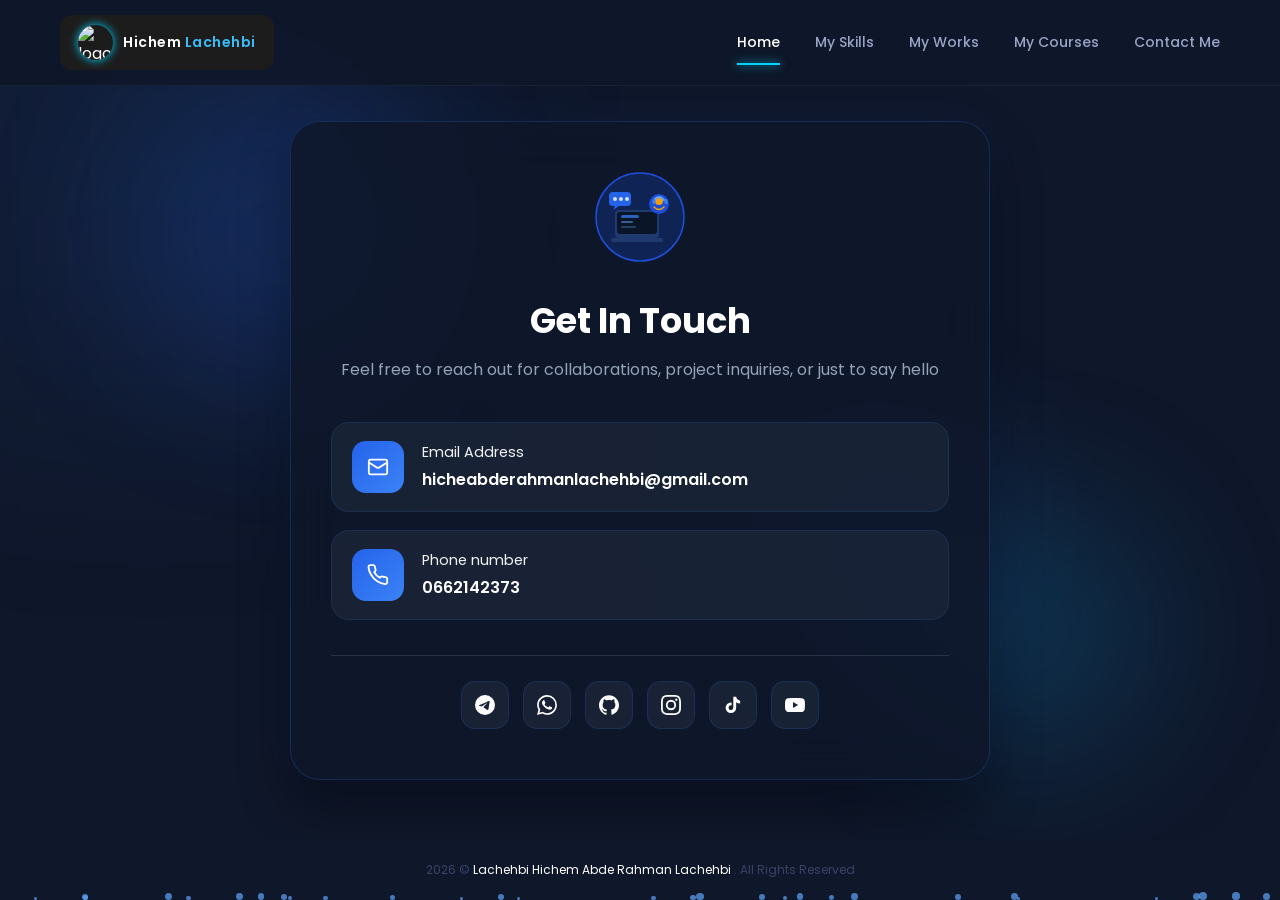
==== contact.html @ 17fb5686 "Add files via upload" ====
<!doctype html>
<html lang="en">
  <head>
    <meta charset="UTF-8" />
    <meta name="viewport" content="width=device-width, initial-scale=1.0" />
    <meta
      name="description"
      content="Personal portfolio of Hichem Lachehbi, Front-End Developer specializing in HTML, CSS, JavaScript, and responsive web design."
    />
    <meta
      name="keywords"
      content="Hichem Lachehbi, Front-End Developer, Web Developer, HTML, CSS, JavaScript, Responsive Design, Portfolio, UI Design"
    />

    <link
      rel="shortcut icon"
      href="./assets/logo web.png"
      type="image/x-icon"
    />
    <link rel="stylesheet" href="./contact.css" />
    <link
      href="https://fonts.googleapis.com/css2?family=Poppins:wght@300;400;600&display=swap"
      rel="stylesheet"
    />

    <title>Hichem | Web Developer</title>
  </head>
  <body>
    <header>
      <div class="header">
        <div class="nav-logo">
          <img src="./assets/logo web.png" alt="logo" class="logo-img" />
          <span class="logo-text">
            Hichem <span class="last-name">Lachehbi</span>
          </span>
        </div>
        <button class="hamburger" id="hamburger" aria-label="القائمة">
          <span></span>
          <span></span>
          <span></span>
        </button>
        <nav class="navbar" id="navbar">
          <a href="./index.html" class="active">Home</a>
          <a href="#">My Skills</a> <a href="#">My Works</a>
          <a href="#">My Courses</a>
          <a href="./contact.html">Contact Me</a>
        </nav>
      </div>
    </header>
    <main>
      <div class="bg-blob bg-blob-1"></div>
      <div class="bg-blob bg-blob-2"></div>
      <div class="bg-blob bg-blob-3"></div>

      <div class="card">
        <svg
          class="hero-icon"
          viewBox="0 0 90 90"
          fill="none"
          xmlns="http://www.w3.org/2000/svg"
        >
          <circle
            cx="45"
            cy="45"
            r="44"
            fill="#0f2454"
            stroke="#1d4ed8"
            stroke-width="1.5"
          />
          <rect x="20" y="38" width="44" height="28" rx="4" fill="#1e3a6e" />
          <rect x="22" y="40" width="40" height="22" rx="3" fill="#0a1628" />
          <rect
            x="26"
            y="43"
            width="18"
            height="3"
            rx="1.5"
            fill="#3b82f6"
            opacity="0.7"
          />
          <rect
            x="26"
            y="49"
            width="12"
            height="2"
            rx="1"
            fill="#60a5fa"
            opacity="0.5"
          />
          <rect
            x="26"
            y="54"
            width="15"
            height="2"
            rx="1"
            fill="#60a5fa"
            opacity="0.3"
          />
          <rect x="16" y="66" width="52" height="4" rx="2" fill="#1e3a6e" />
          <circle cx="64" cy="32" r="10" fill="#1d4ed8" />
          <circle cx="64" cy="29" r="4" fill="#f59e0b" />
          <path
            d="M59 35 Q64 40 69 35"
            stroke="#f59e0b"
            stroke-width="1.5"
            fill="none"
            stroke-linecap="round"
          />
          <path
            d="M59 28 Q64 22 69 28"
            stroke="#60a5fa"
            stroke-width="2"
            fill="none"
            stroke-linecap="round"
          />
          <rect x="57.5" y="27" width="3" height="5" rx="1.5" fill="#3b82f6" />
          <rect x="69.5" y="27" width="3" height="5" rx="1.5" fill="#3b82f6" />
          <rect x="14" y="20" width="22" height="14" rx="4" fill="#2563eb" />
          <circle cx="20" cy="27" r="2" fill="white" opacity="0.8" />
          <circle cx="26" cy="27" r="2" fill="white" opacity="0.8" />
          <circle cx="32" cy="27" r="2" fill="white" opacity="0.8" />
          <path d="M20 34 L18 38 L24 34" fill="#2563eb" />
        </svg>

        <h1 class="section-title">Get In Touch</h1>
        <p class="section-subtitle">
          Feel free to reach out for collaborations, project inquiries, or just
          to say hello
        </p>

        <a href="mailto:hicheabderahmanlachehbi@gmail.com" class="contact-item">
          <div class="contact-icon">
            <svg
              width="22"
              height="22"
              viewBox="0 0 24 24"
              fill="none"
              stroke="white"
              stroke-width="2"
              stroke-linecap="round"
              stroke-linejoin="round"
            >
              <rect x="2" y="4" width="20" height="16" rx="2" />
              <path d="m22 7-8.97 5.7a1.94 1.94 0 0 1-2.06 0L2 7" />
            </svg>
          </div>
          <div class="contact-info">
            <div class="contact-label">Email Address</div>
            <div class="contact-value">hicheabderahmanlachehbi@gmail.com</div>
          </div>
        </a>

        <a href="tel:0556648005" class="contact-item">
          <div class="contact-icon">
            <svg
              width="22"
              height="22"
              viewBox="0 0 24 24"
              fill="none"
              stroke="white"
              stroke-width="2"
              stroke-linecap="round"
              stroke-linejoin="round"
            >
              <path
                d="M22 16.92v3a2 2 0 0 1-2.18 2 19.79 19.79 0 0 1-8.63-3.07A19.5 19.5 0 0 1 4.69 12a19.79 19.79 0 0 1-3.07-8.67A2 2 0 0 1 3.6 1.27h3a2 2 0 0 1 2 1.72c.127.96.361 1.903.7 2.81a2 2 0 0 1-.45 2.11L7.91 8.96a16 16 0 0 0 6.12 6.12l.96-.96a2 2 0 0 1 2.11-.45c.907.339 1.85.573 2.81.7A2 2 0 0 1 22 16.92z"
              />
            </svg>
          </div>
          <div class="contact-info">
            <div class="contact-label">Phone number</div>
            <div class="contact-value">0662142373</div>
          </div>
        </a>

        <div class="divider"></div>

        <div class="socials">
          <a
            href="https://t.me/HichemAbdeRahmanLachehbi"
            class="social-btn"
            title="Telegram"
          >
            <svg width="20" height="20" viewBox="0 0 24 24" fill="currentColor">
              <path
                d="M11.944 0A12 12 0 0 0 0 12a12 12 0 0 0 12 12 12 12 0 0 0 12-12A12 12 0 0 0 12 0a12 12 0 0 0-.056 0zm4.962 7.224c.1-.002.321.023.465.14a.506.506 0 0 1 .171.325c.016.093.036.306.02.472-.18 1.898-.962 6.502-1.36 8.627-.168.9-.499 1.201-.82 1.23-.696.065-1.225-.46-1.9-.902-1.056-.693-1.653-1.124-2.678-1.8-1.185-.78-.417-1.21.258-1.91.177-.184 3.247-2.977 3.307-3.23.007-.032.014-.15-.056-.212s-.174-.041-.249-.024c-.106.024-1.793 1.14-5.061 3.345-.48.33-.913.49-1.302.48-.428-.008-1.252-.241-1.865-.44-.752-.245-1.349-.374-1.297-.789.027-.216.325-.437.893-.663 3.498-1.524 5.83-2.529 6.998-3.014 3.332-1.386 4.025-1.627 4.476-1.635z"
              />
            </svg>
          </a>
          <a
            href="https://wa.me/213662142373"
            target="_blank"
            class="social-btn"
            title="WhatsApp"
          >
            <svg width="20" height="20" viewBox="0 0 24 24" fill="currentColor">
              <path
                d="M17.472 14.382c-.297-.149-1.758-.867-2.03-.967-.273-.099-.471-.148-.67.15-.197.297-.767.966-.94 1.164-.173.199-.347.223-.644.075-.297-.15-1.255-.463-2.39-1.475-.883-.788-1.48-1.761-1.653-2.059-.173-.297-.018-.458.13-.606.134-.133.298-.347.446-.52.149-.174.198-.298.298-.497.099-.198.05-.371-.025-.52-.075-.149-.669-1.612-.916-2.207-.242-.579-.487-.5-.669-.51-.173-.008-.371-.01-.57-.01-.198 0-.52.074-.792.372-.272.297-1.04 1.016-1.04 2.479 0 1.462 1.065 2.875 1.213 3.074.149.198 2.096 3.2 5.077 4.487.709.306 1.262.489 1.694.625.712.227 1.36.195 1.871.118.571-.085 1.758-.719 2.006-1.413.248-.694.248-1.289.173-1.413-.074-.124-.272-.198-.57-.347m-5.421 7.403h-.004a9.87 9.87 0 0 1-5.031-1.378l-.361-.214-3.741.982.998-3.648-.235-.374a9.86 9.86 0 0 1-1.51-5.26c.001-5.45 4.436-9.884 9.888-9.884 2.64 0 5.122 1.03 6.988 2.898a9.825 9.825 0 0 1 2.893 6.994c-.003 5.45-4.437 9.884-9.885 9.884m8.413-18.297A11.815 11.815 0 0 0 12.05 0C5.495 0 .16 5.335.157 11.892c0 2.096.547 4.142 1.588 5.945L.057 24l6.305-1.654a11.882 11.882 0 0 0 5.683 1.448h.005c6.554 0 11.89-5.335 11.893-11.893a11.821 11.821 0 0 0-3.48-8.413z"
              />
            </svg>
          </a>
          <a href="#" class="social-btn" title="GitHub">
            <svg width="20" height="20" viewBox="0 0 24 24" fill="currentColor">
              <path
                d="M12 .297c-6.63 0-12 5.373-12 12 0 5.303 3.438 9.8 8.205 11.385.6.113.82-.258.82-.577 0-.285-.01-1.04-.015-2.04-3.338.724-4.042-1.61-4.042-1.61C4.422 18.07 3.633 17.7 3.633 17.7c-1.087-.744.084-.729.084-.729 1.205.084 1.838 1.236 1.838 1.236 1.07 1.835 2.809 1.305 3.495.998.108-.776.417-1.305.76-1.605-2.665-.3-5.466-1.332-5.466-5.93 0-1.31.465-2.38 1.235-3.22-.135-.303-.54-1.523.105-3.176 0 0 1.005-.322 3.3 1.23.96-.267 1.98-.399 3-.405 1.02.006 2.04.138 3 .405 2.28-1.552 3.285-1.23 3.285-1.23.645 1.653.24 2.873.12 3.176.765.84 1.23 1.91 1.23 3.22 0 4.61-2.805 5.625-5.475 5.92.42.36.81 1.096.81 2.22 0 1.606-.015 2.896-.015 3.286 0 .315.21.69.825.57C20.565 22.092 24 17.592 24 12.297c0-6.627-5.373-12-12-12"
              />
            </svg>
          </a>
          <a href="#" class="social-btn" title="Instagram">
            <svg width="20" height="20" viewBox="0 0 24 24" fill="currentColor">
              <path
                d="M12 2.163c3.204 0 3.584.012 4.85.07 3.252.148 4.771 1.691 4.919 4.919.058 1.265.069 1.645.069 4.849 0 3.205-.012 3.584-.069 4.849-.149 3.225-1.664 4.771-4.919 4.919-1.266.058-1.644.07-4.85.07-3.204 0-3.584-.012-4.849-.07-3.26-.149-4.771-1.699-4.919-4.92-.058-1.265-.07-1.644-.07-4.849 0-3.204.013-3.583.07-4.849.149-3.227 1.664-4.771 4.919-4.919 1.266-.057 1.645-.069 4.849-.069zm0-2.163c-3.259 0-3.667.014-4.947.072-4.358.2-6.78 2.618-6.98 6.98-.059 1.281-.073 1.689-.073 4.948 0 3.259.014 3.668.072 4.948.2 4.358 2.618 6.78 6.98 6.98 1.281.058 1.689.072 4.948.072 3.259 0 3.668-.014 4.948-.072 4.354-.2 6.782-2.618 6.979-6.98.059-1.28.073-1.689.073-4.948 0-3.259-.014-3.667-.072-4.947-.196-4.354-2.617-6.78-6.979-6.98-1.281-.059-1.69-.073-4.949-.073zm0 5.838a6.162 6.162 0 1 0 0 12.324 6.162 6.162 0 0 0 0-12.324zM12 16a4 4 0 1 1 0-8 4 4 0 0 1 0 8zm6.406-11.845a1.44 1.44 0 1 0 0 2.881 1.44 1.44 0 0 0 0-2.881z"
              />
            </svg>
          </a>
          <a href="#" class="social-btn" title="TikTok">
            <svg width="20" height="20" viewBox="0 0 24 24" fill="currentColor">
              <path
                d="M19.59 6.69a4.83 4.83 0 0 1-3.77-4.25V2h-3.45v13.67a2.89 2.89 0 0 1-2.88 2.5 2.89 2.89 0 0 1-2.89-2.89 2.89 2.89 0 0 1 2.89-2.89c.28 0 .54.04.79.1V9.01a6.33 6.33 0 0 0-.79-.05 6.34 6.34 0 0 0-6.34 6.34 6.34 6.34 0 0 0 6.34 6.34 6.34 6.34 0 0 0 6.33-6.34V8.69a8.18 8.18 0 0 0 4.78 1.52V6.76a4.85 4.85 0 0 1-1.01-.07z"
              />
            </svg>
          </a>
          <a href="#" class="social-btn" title="YouTube">
            <svg width="20" height="20" viewBox="0 0 24 24" fill="currentColor">
              <path
                d="M23.498 6.186a3.016 3.016 0 0 0-2.122-2.136C19.505 3.545 12 3.545 12 3.545s-7.505 0-9.377.505A3.017 3.017 0 0 0 .502 6.186C0 8.07 0 12 0 12s0 3.93.502 5.814a3.016 3.016 0 0 0 2.122 2.136c1.871.505 9.376.505 9.376.505s7.505 0 9.377-.505a3.015 3.015 0 0 0 2.122-2.136C24 15.93 24 12 24 12s0-3.93-.502-5.814zM9.545 15.568V8.432L15.818 12l-6.273 3.568z"
              />
            </svg>
          </a>
        </div>
      </div>

      <script>
        for (let i = 0; i < 18; i++) {
          const p = document.createElement("div");
          p.className = "particle";
          p.style.left = Math.random() * 100 + "vw";
          p.style.animationDuration = 6 + Math.random() * 10 + "s";
          p.style.animationDelay = Math.random() * 12 + "s";
          p.style.width = p.style.height = 2 + Math.random() * 3 + "px";
          document.body.appendChild(p);
        }
      </script>
    </main>
    <footer class="footer">
      2026 &copy; <span> Lachehbi Hichem Abde Rahman Lachehbi </span>. All
      Rights Reserved
    </footer>
    <script src="./particles.js"></script>

    <script>
      const hamburger = document.getElementById("hamburger");
      const navbar = document.getElementById("navbar");

      hamburger.addEventListener("click", () => {
        hamburger.classList.toggle("active");
        navbar.classList.toggle("open");
      });

      navbar.querySelectorAll("a").forEach((link) => {
        link.addEventListener("click", () => {
          hamburger.classList.remove("active");
          navbar.classList.remove("open");
        });
      });
    </script>
  </body>
</html>
---- contact.css ----
/* ========================= RESET ========================= */
* {
  margin: 0;
  padding: 0;
  box-sizing: border-box;
}

/* ========================= BODY ========================= */
html {
  scroll-behavior: smooth;
}

body {
  font-family: "Poppins", sans-serif;
  background: #0f172a;
  overflow-x: hidden;
  color: #ffffff;
  position: relative;
}

/* Glow Background */
body::before {
  content: "";
  position: fixed;
  top: -100px;
  left: -100px;
  width: 500px;
  height: 500px;
  background: rgba(59, 130, 246, 0.08);
  filter: blur(120px);
  z-index: -1;
}

/* ========================= HEADER ========================= */
.header {
  position: fixed;
  top: 0;
  left: 0;
  width: 100%;
  display: flex;
  justify-content: space-between;
  align-items: center;
  padding: 15px 60px;
  background: rgba(15, 23, 42, 0.9);
  backdrop-filter: blur(10px);
  border-bottom: 1px solid rgba(255, 255, 255, 0.05);
  z-index: 1000;
}

/* ========================= LOGO ========================= */
.nav-logo {
  display: flex;
  align-items: center;
  gap: 10px;
  background: #1c1c1c;
  padding: 10px 18px;
  border-radius: 12px;
  cursor: pointer;
  transition: 0.3s ease;
}

.nav-logo:hover {
  transform: translateY(-2px);
  background: #222;
}

.logo-img {
  width: 35px;
  height: 35px;
  border-radius: 50%;
  object-fit: cover;
  transition: 0.3s ease;
  box-shadow: 0 0 10px #00d4ff;
}

.logo-img:hover {
  transform: scale(1.1);
  box-shadow:
    0 0 20px #00d4ff,
    0 0 40px #00d4ff;
}

.logo-text {
  font-size: 14px;
  font-weight: 600;
  letter-spacing: 0.5px;
}

.last-name {
  color: #38bdf8;
}

/* ========================= NAVBAR ========================= */
.navbar {
  display: flex;
  gap: 35px;
}

.navbar a {
  position: relative;
  color: #9aa4c7;
  text-decoration: none;
  font-size: 14px;
  font-weight: 500;
  padding: 6px 0;
  transition: 0.3s ease;
}

.navbar a:hover {
  color: #ffffff;
  text-shadow: 0 0 10px rgba(255, 255, 255, 0.4);
}

.navbar a::after {
  content: "";
  position: absolute;
  left: 0;
  bottom: -6px;
  width: 0%;
  height: 2px;
  background: #00d4ff;
  transition: 0.3s ease;
}

.navbar a:hover::after {
  width: 100%;
}

.navbar a.active {
  color: #ffffff;
}

.navbar a.active::after {
  width: 100%;
  box-shadow: 0 0 10px #00d4ff;
}

/* =========================
   MAIN
========================= */
main {
  min-height: calc(100vh - 60px);
  display: flex;
  justify-content: center;
  align-items: center;
  padding: 100px 20px 40px;
  position: relative;
  overflow: hidden;
}

/* =========================
   BACKGROUND BLOBS
========================= */
.bg-blob {
  position: absolute;
  border-radius: 50%;
  filter: blur(80px);
  opacity: 0.2;
  z-index: 0;
}

.bg-blob-1 {
  width: 300px;
  height: 300px;
  background: #2563eb;
  top: 10%;
  left: 10%;
}

.bg-blob-2 {
  width: 250px;
  height: 250px;
  background: #0ea5e9;
  bottom: 10%;
  right: 10%;
}

.bg-blob-3 {
  width: 200px;
  height: 200px;
  background: #3b82f6;
  top: 50%;
  left: 60%;
}

/* =========================
   CARD
========================= */
.card {
  position: relative;
  z-index: 2;
  width: 100%;
  max-width: 700px;
  background: rgba(15, 23, 42, 0.85);
  border: 1px solid rgba(59, 130, 246, 0.2);
  backdrop-filter: blur(25px);
  border-radius: 30px;
  padding: 50px 40px;
  box-shadow:
    0 25px 50px rgba(0, 0, 0, 0.4),
    0 0 50px rgba(59, 130, 246, 0.08);
  text-align: center;
  margin: 0 auto;
}

/* =========================
   HERO ICON
========================= */
.hero-icon {
  width: 90px;
  margin-bottom: 25px;
}

/* =========================
   TITLES
========================= */
.section-title {
  font-size: 2.2rem;
  font-weight: 700;
  margin-bottom: 10px;
}

.section-subtitle {
  color: #94a3b8;
  margin-bottom: 40px;
  font-size: 1rem;
}

/* =========================
   CONTACT ITEM
========================= */
.contact-item {
  display: flex;
  align-items: center;
  gap: 18px;
  text-decoration: none;
  background: rgba(30, 41, 59, 0.7);
  border: 1px solid rgba(59, 130, 246, 0.12);
  border-radius: 18px;
  padding: 18px 20px;
  margin-bottom: 18px;
  transition: 0.3s ease;
  text-align: left;
}

.contact-item:hover {
  transform: translateY(-4px);
  border-color: #3b82f6;
  box-shadow: 0 10px 25px rgba(59, 130, 246, 0.15);
}

.contact-icon {
  width: 52px;
  height: 52px;
  border-radius: 14px;
  background: linear-gradient(135deg, #2563eb, #3b82f6);
  display: flex;
  align-items: center;
  justify-content: center;
  flex-shrink: 0;
}

.contact-info {
  flex: 1;
}

.contact-label {
  color: #f2f2f3;
  font-size: 0.9rem;
  margin-bottom: 4px;
}

.contact-value {
  color: #ffffff;
  font-weight: 600;
  word-break: break-word;
}

/* =========================
   DIVIDER
========================= */
.divider {
  height: 1px;
  background: rgba(148, 163, 184, 0.2);
  margin: 35px 0 25px;
}

/* =========================
   SOCIALS
========================= */
.socials {
  display: flex;
  flex-wrap: wrap;
  justify-content: center;
  gap: 14px;
}

.social-btn {
  width: 48px;
  height: 48px;
  border-radius: 14px;
  display: flex;
  align-items: center;
  justify-content: center;
  color: white;
  background: rgba(30, 41, 59, 0.7);
  border: 1px solid rgba(59, 130, 246, 0.15);
  transition: 0.3s ease;
  text-decoration: none;
}

.social-btn:hover {
  transform: translateY(-5px) scale(1.08);
  background: #3b82f6;
  box-shadow: 0 10px 20px rgba(59, 130, 246, 0.35);
}

/* =========================
   PARTICLES
========================= */
.particle {
  position: fixed;
  bottom: -10px;
  background: rgba(96, 165, 250, 0.7);
  border-radius: 50%;
  pointer-events: none;
  animation: floatUp linear infinite;
  z-index: 0;
}

@keyframes floatUp {
  from {
    transform: translateY(0);
    opacity: 0;
  }

  10% {
    opacity: 1;
  }

  90% {
    opacity: 1;
  }

  to {
    transform: translateY(-110vh);
    opacity: 0;
  }
}

/* =========================
   RESPONSIVE
========================= */
@media (max-width: 992px) {
  .header {
    padding: 18px 30px;
  }

  .navbar {
    gap: 20px;
  }
}

@media (max-width: 768px) {
  .header {
    padding: 15px 20px;
  }

  .navbar {
    display: none;
  }

  .card {
    padding: 40px 25px;
  }

  .section-title {
    font-size: 1.8rem;
  }

  .contact-item {
    padding: 16px;
  }

  .contact-icon {
    width: 46px;
    height: 46px;
  }
}

@media (max-width: 480px) {
  .logo-text {
    font-size: 1rem;
  }

  .section-title {
    font-size: 1.6rem;
  }

  .section-subtitle {
    font-size: 0.9rem;
  }

  .social-btn {
    width: 44px;
    height: 44px;
  }
}
.footer {
  text-align: center;
  padding: 20px;
  color: #3a4266;
  font-size: 12px;
  border-top: 1px solid #131829;
  background: #0f172a;
}

.footer span {
  color: #ffffff;
}
/* ========================= HAMBURGER ========================= */
.hamburger {
  display: none;
  flex-direction: column;
  gap: 5px;
  background: none;
  border: none;
  cursor: pointer;
  padding: 8px;
  z-index: 1100;
}

.hamburger span {
  display: block;
  width: 25px;
  height: 2px;
  background: #f5a623; /* ✅ لون أصفر */
  border-radius: 2px;
  transition: all 0.3s ease;
}

.hamburger.active span:nth-child(1) {
  transform: translateY(7px) rotate(45deg);
}
.hamburger.active span:nth-child(2) {
  opacity: 0;
}
.hamburger.active span:nth-child(3) {
  transform: translateY(-7px) rotate(-45deg);
}

@media (max-width: 768px) {
  .hamburger {
    display: flex;
  }

  .navbar.open {
    display: flex;
    position: fixed;
    top: 0;
    left: 0;
    width: 100%;
    height: 100vh;
    background: #0f172a;
    flex-direction: column;
    align-items: center;
    justify-content: center;
    gap: 2.5rem;
    z-index: 1050;
  }

  .navbar.open a {
    font-size: 1.3rem;
    color: #0c0c0c; /* ✅ روابط بلون أصفر */
  }

  .navbar.open a:hover {
    color: #ffffff;
  }
}
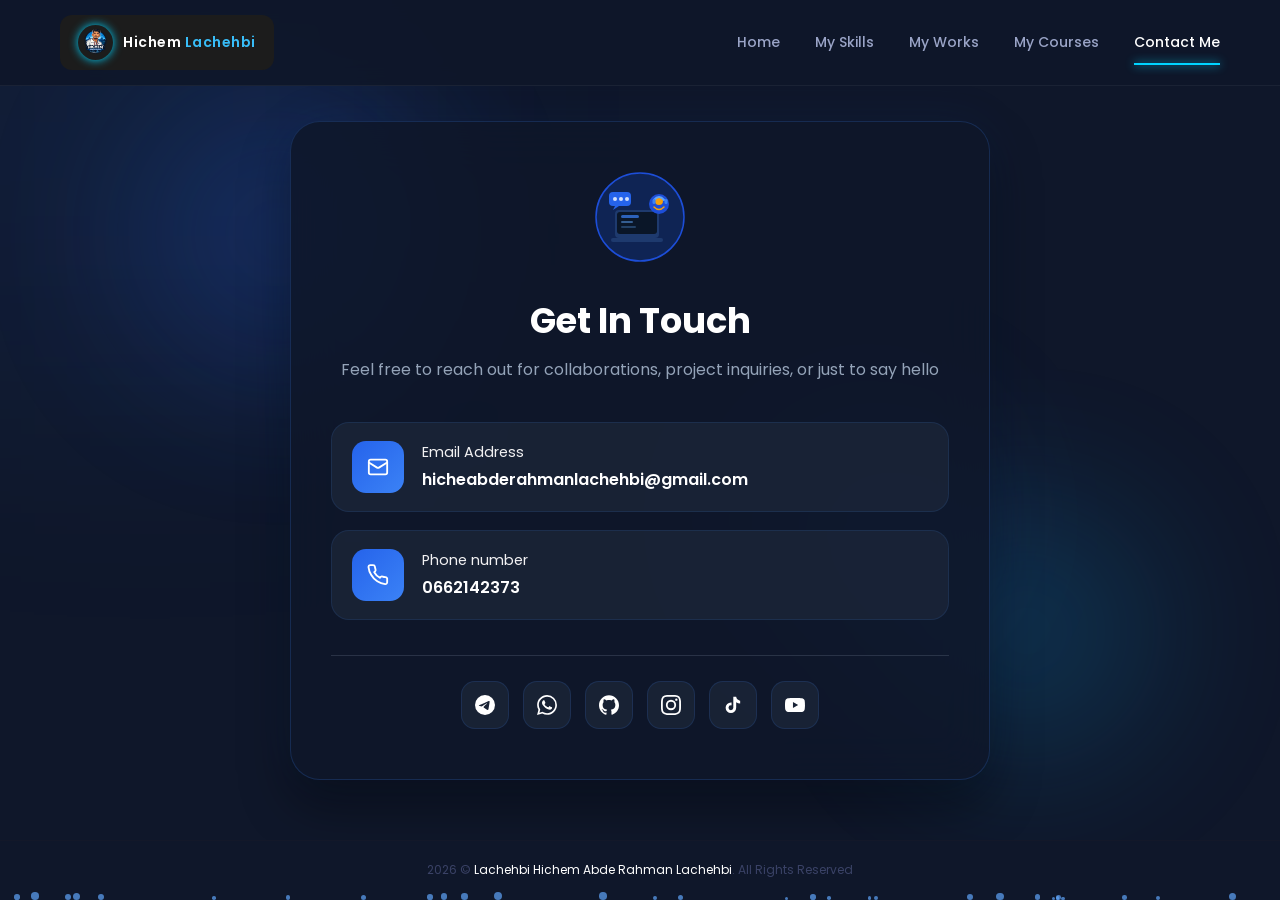
==== commit 3007d009: "Add files via upload" ====
--- a/contact.html
+++ b/contact.html
@@ -11,10 +11,9 @@
       name="keywords"
       content="Hichem Lachehbi, Front-End Developer, Web Developer, HTML, CSS, JavaScript, Responsive Design, Portfolio, UI Design"
     />
-
     <link
       rel="shortcut icon"
-      href="./assets/logo web.png"
+      href="./assets/logo-web.png"
       type="image/x-icon"
     />
     <link rel="stylesheet" href="./contact.css" />
@@ -22,14 +21,13 @@
       href="https://fonts.googleapis.com/css2?family=Poppins:wght@300;400;600&display=swap"
       rel="stylesheet"
     />
-
     <title>Hichem | Web Developer</title>
   </head>
   <body>
     <header>
       <div class="header">
         <div class="nav-logo">
-          <img src="./assets/logo web.png" alt="logo" class="logo-img" />
+          <img src="./assets/logo-web.png" alt="logo" class="logo-img" />
           <span class="logo-text">
             Hichem <span class="last-name">Lachehbi</span>
           </span>
@@ -40,10 +38,11 @@
           <span></span>
         </button>
         <nav class="navbar" id="navbar">
-          <a href="./index.html" class="active">Home</a>
-          <a href="#">My Skills</a> <a href="#">My Works</a>
+          <a href="./index.html">Home</a>
+          <a href="#">My Skills</a>
+          <a href="#">My Works</a>
           <a href="#">My Courses</a>
-          <a href="./contact.html">Contact Me</a>
+          <a href="./contact.html" class="active">Contact Me</a>
         </nav>
       </div>
     </header>
@@ -150,7 +149,7 @@
           </div>
         </a>
 
-        <a href="tel:0556648005" class="contact-item">
+        <a href="tel:0662142373" class="contact-item">
           <div class="contact-icon">
             <svg
               width="22"
@@ -242,12 +241,13 @@
         }
       </script>
     </main>
+
     <footer class="footer">
-      2026 &copy; <span> Lachehbi Hichem Abde Rahman Lachehbi </span>. All
-      Rights Reserved
+      2026 &copy; <span>Lachehbi Hichem Abde Rahman Lachehbi</span>. All Rights
+      Reserved
     </footer>
+
     <script src="./particles.js"></script>
-
     <script>
       const hamburger = document.getElementById("hamburger");
       const navbar = document.getElementById("navbar");
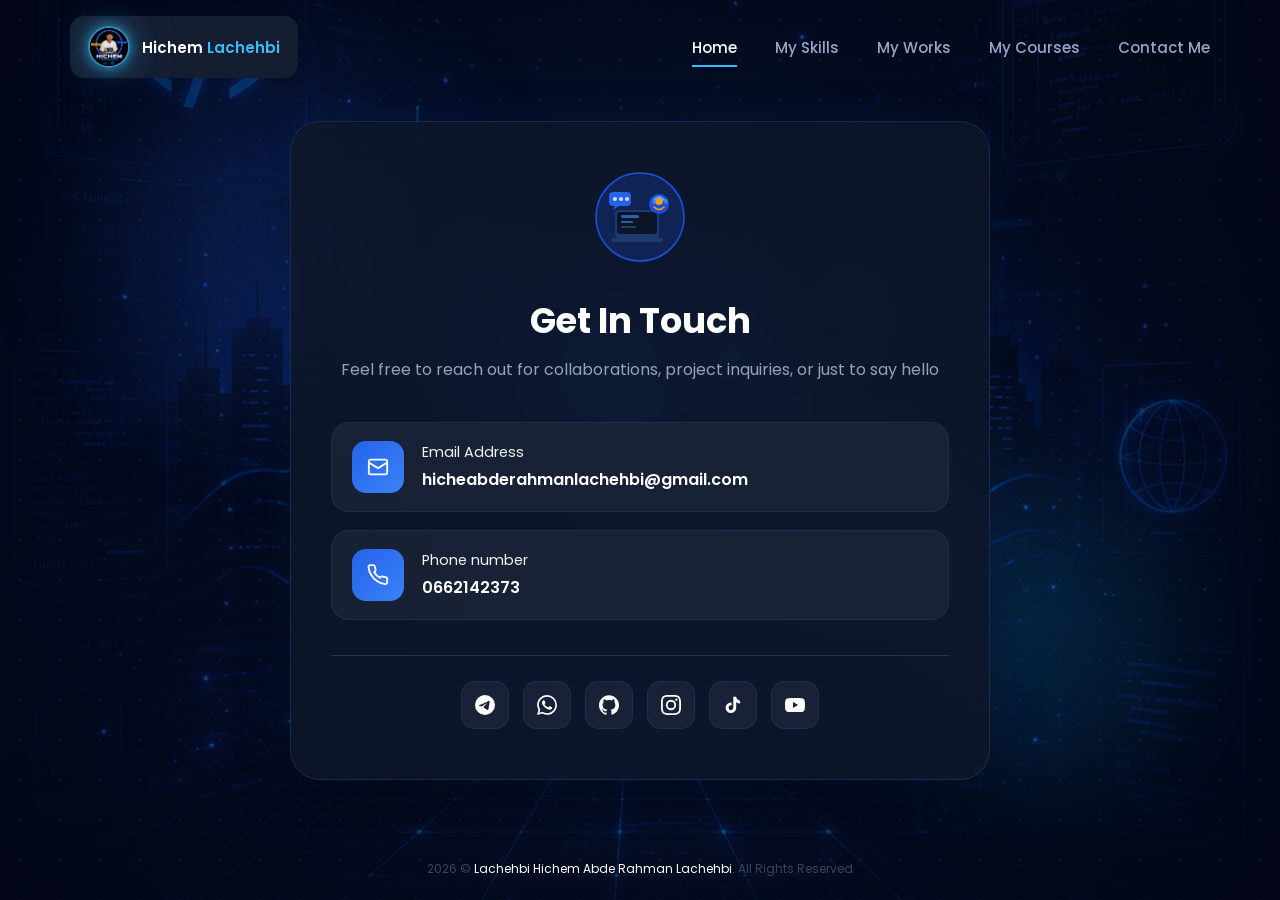
==== commit 6011b7e2: "Add files via upload" ====
--- a/contact.html
+++ b/contact.html
@@ -13,7 +13,7 @@
     />
     <link
       rel="shortcut icon"
-      href="./assets/logo-web.png"
+      href="./assets/my-photo (1).png"
       type="image/x-icon"
     />
     <link rel="stylesheet" href="./contact.css" />
@@ -27,22 +27,18 @@
     <header>
       <div class="header">
         <div class="nav-logo">
-          <img src="./assets/logo-web.png" alt="logo" class="logo-img" />
+          <img src="./assets/my-photo (1).png" alt="logo" class="logo-img" />
           <span class="logo-text">
             Hichem <span class="last-name">Lachehbi</span>
           </span>
         </div>
         <button class="hamburger" id="hamburger" aria-label="القائمة">
-          <span></span>
-          <span></span>
-          <span></span>
+          <span></span> <span></span> <span></span>
         </button>
         <nav class="navbar" id="navbar">
-          <a href="./index.html">Home</a>
-          <a href="#">My Skills</a>
-          <a href="#">My Works</a>
-          <a href="#">My Courses</a>
-          <a href="./contact.html" class="active">Contact Me</a>
+          <a href="./index.html" class="active">Home</a>
+          <a href="#">My Skills</a> <a href="#">My Works</a>
+          <a href="#">My Courses</a> <a href="./contact.html">Contact Me</a>
         </nav>
       </div>
     </header>
--- a/contact.css
+++ b/contact.css
@@ -5,45 +5,62 @@
   box-sizing: border-box;
 }
 
-/* ========================= BODY ========================= */
 html {
   scroll-behavior: smooth;
 }
 
 body {
   font-family: "Poppins", sans-serif;
-  background: #0f172a;
+  background: #0b1220;
   overflow-x: hidden;
   color: #ffffff;
   position: relative;
-}
-
-/* Glow Background */
+  min-height: 100vh;
+}
+
+/* ========================= BACKGROUND ========================= */
 body::before {
   content: "";
   position: fixed;
-  top: -100px;
-  left: -100px;
-  width: 500px;
-  height: 500px;
-  background: rgba(59, 130, 246, 0.08);
-  filter: blur(120px);
+  inset: 0;
+  background:
+    radial-gradient(
+      circle at center,
+      rgba(15, 23, 42, 0.45),
+      rgba(2, 6, 23, 0.82)
+    ),
+    url("./assets/bg-tech.png");
+  background-size: cover;
+  background-position: center;
+  background-repeat: no-repeat;
+  background-attachment: fixed;
+  z-index: -1;
+}
+
+body::after {
+  content: "";
+  position: fixed;
+  inset: 0;
+  background-image: radial-gradient(
+    rgba(255, 255, 255, 0.05) 1px,
+    transparent 1px
+  );
+  background-size: 40px 40px;
+  pointer-events: none;
   z-index: -1;
 }
 
 /* ========================= HEADER ========================= */
 .header {
-  position: fixed;
+  position: absolute;
   top: 0;
   left: 0;
   width: 100%;
+  padding: 16px 70px;
   display: flex;
   justify-content: space-between;
   align-items: center;
-  padding: 15px 60px;
-  background: rgba(15, 23, 42, 0.9);
-  backdrop-filter: blur(10px);
-  border-bottom: 1px solid rgba(255, 255, 255, 0.05);
+  background: transparent;
   z-index: 1000;
 }
 
@@ -51,39 +68,74 @@
 .nav-logo {
   display: flex;
   align-items: center;
-  gap: 10px;
-  background: #1c1c1c;
+  gap: 12px;
+  background: #151d31;
   padding: 10px 18px;
-  border-radius: 12px;
-  cursor: pointer;
-  transition: 0.3s ease;
+  border-radius: 14px;
+  transition: 0.3s;
 }
 
 .nav-logo:hover {
   transform: translateY(-2px);
-  background: #222;
 }
 
 .logo-img {
-  width: 35px;
-  height: 35px;
+  width: 42px;
+  height: 42px;
   border-radius: 50%;
   object-fit: cover;
-  transition: 0.3s ease;
-  box-shadow: 0 0 10px #00d4ff;
+  border: 2px solid rgba(56, 189, 248, 0.7);
+  box-shadow:
+    0 0 12px rgba(56, 189, 248, 0.6),
+    0 0 30px rgba(56, 189, 248, 0.4),
+    0 0 60px rgba(56, 189, 248, 0.2);
+  transition: all 0.45s ease;
+  animation:
+    logoFloat 4s ease-in-out infinite,
+    logoGlow 2.5s ease-in-out infinite;
 }
 
 .logo-img:hover {
-  transform: scale(1.1);
+  transform: scale(1.15) rotate(8deg);
   box-shadow:
-    0 0 20px #00d4ff,
-    0 0 40px #00d4ff;
+    0 0 18px rgba(56, 189, 248, 1),
+    0 0 40px rgba(56, 189, 248, 0.7),
+    0 0 80px rgba(56, 189, 248, 0.35);
+}
+
+/* ✅ تم إضافة logoFloat المفقودة */
+@keyframes logoFloat {
+  0%,
+  100% {
+    transform: translateY(0);
+  }
+  50% {
+    transform: translateY(-5px);
+  }
+}
+
+@keyframes logoGlow {
+  0% {
+    box-shadow:
+      0 0 10px rgba(56, 189, 248, 0.4),
+      0 0 25px rgba(56, 189, 248, 0.2);
+  }
+  50% {
+    box-shadow:
+      0 0 20px rgba(56, 189, 248, 0.9),
+      0 0 45px rgba(56, 189, 248, 0.5),
+      0 0 70px rgba(56, 189, 248, 0.25);
+  }
+  100% {
+    box-shadow:
+      0 0 10px rgba(56, 189, 248, 0.4),
+      0 0 25px rgba(56, 189, 248, 0.2);
+  }
 }
 
 .logo-text {
-  font-size: 14px;
+  font-size: 15px;
   font-weight: 600;
-  letter-spacing: 0.5px;
 }
 
 .last-name {
@@ -93,36 +145,35 @@
 /* ========================= NAVBAR ========================= */
 .navbar {
   display: flex;
-  gap: 35px;
+  gap: 38px;
 }
 
 .navbar a {
-  position: relative;
   color: #9aa4c7;
   text-decoration: none;
-  font-size: 14px;
+  font-size: 15px;
   font-weight: 500;
-  padding: 6px 0;
-  transition: 0.3s ease;
+  position: relative;
+  transition: 0.3s;
 }
 
 .navbar a:hover {
   color: #ffffff;
-  text-shadow: 0 0 10px rgba(255, 255, 255, 0.4);
 }
 
 .navbar a::after {
   content: "";
   position: absolute;
   left: 0;
-  bottom: -6px;
+  bottom: -8px;
   width: 0%;
   height: 2px;
-  background: #00d4ff;
-  transition: 0.3s ease;
-}
-
-.navbar a:hover::after {
+  background: #38bdf8;
+  transition: 0.3s;
+}
+
+.navbar a:hover::after,
+.navbar a.active::after {
   width: 100%;
 }
 
@@ -130,14 +181,92 @@
   color: #ffffff;
 }
 
-.navbar a.active::after {
-  width: 100%;
-  box-shadow: 0 0 10px #00d4ff;
-}
-
-/* =========================
-   MAIN
-========================= */
+/* ========================= HAMBURGER ========================= */
+.hamburger {
+  display: none;
+  flex-direction: column;
+  justify-content: center;
+  gap: 6px;
+  width: 50px;
+  height: 50px;
+  border: none;
+  cursor: pointer;
+  background: rgba(15, 23, 42, 0.9);
+  border-radius: 16px;
+  backdrop-filter: blur(12px);
+  box-shadow:
+    0 0 15px rgba(56, 189, 248, 0.2),
+    0 0 35px rgba(56, 189, 248, 0.08);
+  transition: all 0.35s ease;
+  z-index: 2000;
+}
+
+.hamburger span {
+  display: block;
+  width: 28px;
+  height: 3px;
+  margin: 0 auto;
+  border-radius: 20px;
+  background: #38bdf8;
+  box-shadow:
+    0 0 8px rgba(56, 189, 248, 0.9),
+    0 0 18px rgba(56, 189, 248, 0.45);
+  transition: all 0.35s ease;
+}
+
+.hamburger:hover {
+  transform: translateY(-2px) scale(1.05);
+  box-shadow:
+    0 0 20px rgba(56, 189, 248, 0.35),
+    0 0 45px rgba(56, 189, 248, 0.15);
+}
+
+.hamburger:hover span {
+  box-shadow:
+    0 0 12px rgba(56, 189, 248, 1),
+    0 0 24px rgba(56, 189, 248, 0.7);
+}
+
+/* ✅ تم إبقاء النسخة الصحيحة فقط وحذف التكرار */
+.hamburger.active span:nth-child(1) {
+  transform: translateY(9px) rotate(45deg);
+}
+
+.hamburger.active span:nth-child(2) {
+  opacity: 0;
+  transform: scaleX(0);
+}
+
+.hamburger.active span:nth-child(3) {
+  transform: translateY(-9px) rotate(-45deg);
+}
+
+/* ========================= BUTTONS ========================= */
+.hero-btns {
+  display: flex;
+  gap: 18px;
+  margin-top: 30px;
+}
+
+.btn-primary,
+.btn-secondary {
+  position: relative;
+  overflow: hidden;
+  padding: 15px 34px;
+  border: none;
+  border-radius: 16px;
+  font-size: 15px;
+  font-weight: 600;
+  cursor: pointer;
+  text-decoration: none;
+  display: inline-flex;
+  align-items: center;
+  justify-content: center;
+  transition: 0.35s ease;
+  backdrop-filter: blur(10px);
+}
+
+/* ========================= MAIN ========================= */
 main {
   min-height: calc(100vh - 60px);
   display: flex;
@@ -148,9 +277,7 @@
   overflow: hidden;
 }
 
-/* =========================
-   BACKGROUND BLOBS
-========================= */
+/* ========================= BACKGROUND BLOBS ========================= */
 .bg-blob {
   position: absolute;
   border-radius: 50%;
@@ -183,9 +310,7 @@
   left: 60%;
 }
 
-/* =========================
-   CARD
-========================= */
+/* ========================= CARD ========================= */
 .card {
   position: relative;
   z-index: 2;
@@ -203,17 +328,13 @@
   margin: 0 auto;
 }
 
-/* =========================
-   HERO ICON
-========================= */
+/* ========================= HERO ICON ========================= */
 .hero-icon {
   width: 90px;
   margin-bottom: 25px;
 }
 
-/* =========================
-   TITLES
-========================= */
+/* ========================= TITLES ========================= */
 .section-title {
   font-size: 2.2rem;
   font-weight: 700;
@@ -226,9 +347,7 @@
   font-size: 1rem;
 }
 
-/* =========================
-   CONTACT ITEM
-========================= */
+/* ========================= CONTACT ITEM ========================= */
 .contact-item {
   display: flex;
   align-items: center;
@@ -276,18 +395,14 @@
   word-break: break-word;
 }
 
-/* =========================
-   DIVIDER
-========================= */
+/* ========================= DIVIDER ========================= */
 .divider {
   height: 1px;
   background: rgba(148, 163, 184, 0.2);
   margin: 35px 0 25px;
 }
 
-/* =========================
-   SOCIALS
-========================= */
+/* ========================= SOCIALS ========================= */
 .socials {
   display: flex;
   flex-wrap: wrap;
@@ -315,166 +430,192 @@
   box-shadow: 0 10px 20px rgba(59, 130, 246, 0.35);
 }
 
-/* =========================
-   PARTICLES
-========================= */
+/* ========================= PARTICLES ========================= */
 .particle {
   position: fixed;
-  bottom: -10px;
-  background: rgba(96, 165, 250, 0.7);
+  background: #3b82f6;
   border-radius: 50%;
+  opacity: 0;
+  animation: rise linear infinite;
   pointer-events: none;
-  animation: floatUp linear infinite;
-  z-index: 0;
-}
-
-@keyframes floatUp {
-  from {
-    transform: translateY(0);
+  z-index: 1;
+}
+
+@keyframes rise {
+  0% {
+    transform: translateY(0) scale(1);
+    opacity: 0.8;
+  }
+  100% {
+    transform: translateY(-100vh) scale(0);
     opacity: 0;
   }
-
-  10% {
-    opacity: 1;
-  }
-
-  90% {
-    opacity: 1;
-  }
-
-  to {
-    transform: translateY(-110vh);
-    opacity: 0;
-  }
-}
-
-/* =========================
-   RESPONSIVE
-========================= */
-@media (max-width: 992px) {
-  .header {
-    padding: 18px 30px;
-  }
-
-  .navbar {
-    gap: 20px;
-  }
-}
-
-@media (max-width: 768px) {
-  .header {
-    padding: 15px 20px;
-  }
-
-  .navbar {
-    display: none;
-  }
-
-  .card {
-    padding: 40px 25px;
-  }
-
-  .section-title {
-    font-size: 1.8rem;
-  }
-
-  .contact-item {
-    padding: 16px;
-  }
-
-  .contact-icon {
-    width: 46px;
-    height: 46px;
-  }
-}
-
-@media (max-width: 480px) {
-  .logo-text {
-    font-size: 1rem;
-  }
-
-  .section-title {
-    font-size: 1.6rem;
-  }
-
-  .section-subtitle {
-    font-size: 0.9rem;
-  }
-
-  .social-btn {
-    width: 44px;
-    height: 44px;
-  }
-}
+}
+
+/* ========================= HERO ========================= */
+.hero {
+  flex-direction: column;
+  text-align: center;
+  padding: 140px 20px 60px;
+  gap: 30px;
+  display: flex;
+}
+
+.hero-left,
+.hero-right {
+  width: 100%;
+}
+
+.hero-right {
+  order: 1;
+  margin-top: 0;
+  display: flex;
+  justify-content: center;
+}
+
+.hero-left {
+  order: 2;
+}
+
+.hero-img-circle {
+  width: 300px;
+  height: 300px;
+}
+
+.hero-left h1 {
+  font-size: 42px;
+  line-height: 1.2;
+}
+
+.hero-left p {
+  font-size: 14px;
+  line-height: 1.8;
+}
+
+.hero-btns {
+  justify-content: center;
+  flex-direction: column;
+  align-items: center;
+}
+
+.btn-primary,
+.btn-secondary {
+  width: 100%;
+  max-width: 300px;
+}
+
+.badge-1 {
+  top: 20px;
+  right: 15px;
+  font-size: 10px;
+  padding: 8px 14px;
+}
+
+.badge-2 {
+  bottom: 70px;
+  left: 15px;
+  font-size: 10px;
+  padding: 8px 14px;
+}
+
+/* ========================= FOOTER ========================= */
 .footer {
   text-align: center;
   padding: 20px;
   color: #3a4266;
   font-size: 12px;
-  border-top: 1px solid #131829;
-  background: #0f172a;
+  border-top: none;
+  background: transparent;
 }
 
 .footer span {
   color: #ffffff;
 }
-/* ========================= HAMBURGER ========================= */
-.hamburger {
-  display: none;
-  flex-direction: column;
-  gap: 5px;
-  background: none;
-  border: none;
-  cursor: pointer;
-  padding: 8px;
-  z-index: 1100;
-}
-
-.hamburger span {
-  display: block;
-  width: 25px;
-  height: 2px;
-  background: #f5a623; /* ✅ لون أصفر */
-  border-radius: 2px;
-  transition: all 0.3s ease;
-}
-
-.hamburger.active span:nth-child(1) {
-  transform: translateY(7px) rotate(45deg);
-}
-.hamburger.active span:nth-child(2) {
-  opacity: 0;
-}
-.hamburger.active span:nth-child(3) {
-  transform: translateY(-7px) rotate(-45deg);
+/* ========================= RESPONSIVE ========================= */
+@media (max-width: 992px) {
+  .header {
+    padding: 18px 30px;
+  }
+
+  .navbar {
+    gap: 20px;
+  }
 }
 
 @media (max-width: 768px) {
+  .header {
+    padding: 15px 20px;
+  }
+
   .hamburger {
     display: flex;
+  }
+
+  .navbar {
+    display: none;
   }
 
   .navbar.open {
     display: flex;
     position: fixed;
-    top: 0;
-    left: 0;
-    width: 100%;
-    height: 100vh;
-    background: #0f172a;
+    top: 90px;
+    right: 20px;
+    width: 260px;
+    padding: 35px 25px;
+    background: rgba(15, 23, 42, 0.96);
+    backdrop-filter: blur(14px);
+    border-radius: 28px;
     flex-direction: column;
     align-items: center;
-    justify-content: center;
-    gap: 2.5rem;
-    z-index: 1050;
+    gap: 28px;
+    z-index: 1500;
+    box-shadow:
+      0 0 30px rgba(0, 0, 0, 0.45),
+      0 0 40px rgba(59, 130, 246, 0.15);
   }
 
   .navbar.open a {
-    font-size: 1.3rem;
-    color: #0c0c0c; /* ✅ روابط بلون أصفر */
+    font-size: 1.1rem;
+    color: #ffffff;
   }
 
   .navbar.open a:hover {
-    color: #ffffff;
-  }
-}
+    color: #38bdf8;
+  }
+
+  .card {
+    padding: 40px 25px;
+  }
+
+  .section-title {
+    font-size: 1.8rem;
+  }
+
+  .contact-item {
+    padding: 16px;
+  }
+
+  .contact-icon {
+    width: 46px;
+    height: 46px;
+  }
+}
+
+@media (max-width: 480px) {
+  .logo-text {
+    font-size: 1rem;
+  }
+
+  .section-title {
+    font-size: 1.6rem;
+  }
+
+  .section-subtitle {
+    font-size: 0.9rem;
+  }
+
+  .social-btn {
+    width: 44px;
+    height: 44px;
+  }
+}
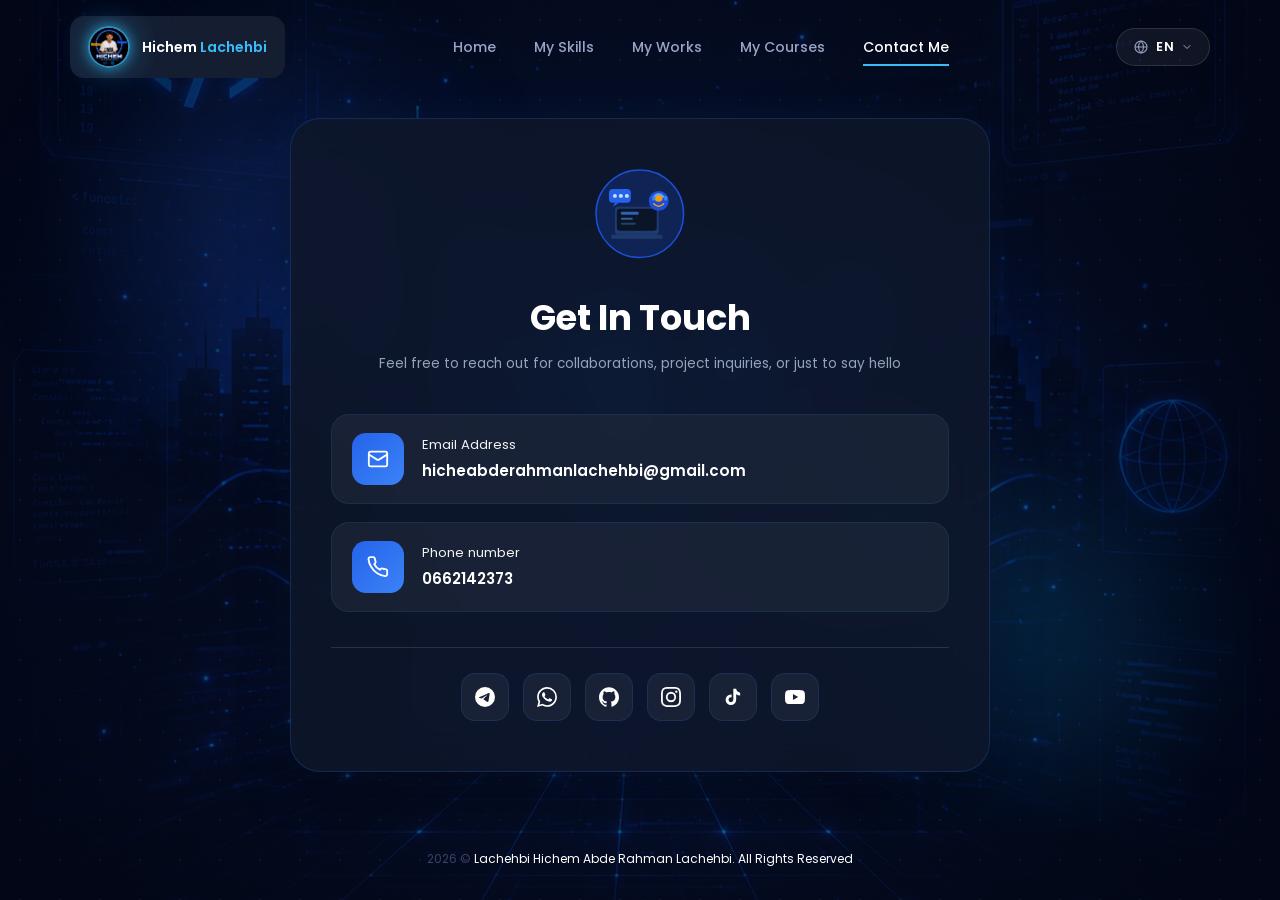
==== commit 672fc89b: "Add files via upload" ====
--- a/contact.html
+++ b/contact.html
@@ -28,18 +28,76 @@
       <div class="header">
         <div class="nav-logo">
           <img src="./assets/my-photo (1).png" alt="logo" class="logo-img" />
-          <span class="logo-text">
+          <span class="logo-text" data-i18n="brand.name">
             Hichem <span class="last-name">Lachehbi</span>
           </span>
         </div>
-        <button class="hamburger" id="hamburger" aria-label="القائمة">
-          <span></span> <span></span> <span></span>
-        </button>
+
         <nav class="navbar" id="navbar">
-          <a href="./index.html" class="active">Home</a>
-          <a href="#">My Skills</a> <a href="#">My Works</a>
-          <a href="#">My Courses</a> <a href="./contact.html">Contact Me</a>
+          <a href="./index.html" data-i18n="nav.home">Home</a>
+          <a href="#" data-i18n="nav.skills">My Skills</a>
+          <a href="#" data-i18n="nav.works">My Works</a>
+          <a href="#" data-i18n="nav.courses">My Courses</a>
+          <a href="./contact.html" class="active" data-i18n="nav.contact"
+            >Contact Me</a
+          >
         </nav>
+
+        <div class="header-actions">
+          <div class="language" id="language">
+            <button class="lang-trigger" id="current-lang" type="button">
+              <svg
+                class="lang-globe"
+                viewBox="0 0 24 24"
+                fill="none"
+                xmlns="http://www.w3.org/2000/svg"
+              >
+                <circle
+                  cx="12"
+                  cy="12"
+                  r="9"
+                  stroke="currentColor"
+                  stroke-width="1.6"
+                />
+                <path
+                  d="M3 12h18M12 3c2.5 2.7 3.8 5.8 3.8 9s-1.3 6.3-3.8 9c-2.5-2.7-3.8-5.8-3.8-9s1.3-6.3 3.8-9z"
+                  stroke="currentColor"
+                  stroke-width="1.6"
+                />
+              </svg>
+              <span class="lang-code">EN</span>
+              <svg
+                class="lang-caret"
+                viewBox="0 0 24 24"
+                fill="none"
+                xmlns="http://www.w3.org/2000/svg"
+              >
+                <path
+                  d="M6 9l6 6 6-6"
+                  stroke="currentColor"
+                  stroke-width="2"
+                  stroke-linecap="round"
+                  stroke-linejoin="round"
+                />
+              </svg>
+            </button>
+            <div class="language-menu">
+              <a href="#" data-lang="en"
+                ><span class="flag">🇬🇧</span> English</a
+              >
+              <a href="#" data-lang="fr"
+                ><span class="flag">🇫🇷</span> Français</a
+              >
+              <a href="#" data-lang="ar"
+                ><span class="flag">🇸🇦</span> العربية</a
+              >
+            </div>
+          </div>
+
+          <button class="hamburger" id="hamburger" aria-label="القائمة">
+            <span></span> <span></span> <span></span>
+          </button>
+        </div>
       </div>
     </header>
     <main>
@@ -117,8 +175,8 @@
           <path d="M20 34 L18 38 L24 34" fill="#2563eb" />
         </svg>
 
-        <h1 class="section-title">Get In Touch</h1>
-        <p class="section-subtitle">
+        <h1 class="section-title" data-i18n="contact.title">Get In Touch</h1>
+        <p class="section-subtitle" data-i18n="contact.subtitle">
           Feel free to reach out for collaborations, project inquiries, or just
           to say hello
         </p>
@@ -140,7 +198,9 @@
             </svg>
           </div>
           <div class="contact-info">
-            <div class="contact-label">Email Address</div>
+            <div class="contact-label" data-i18n="contact.emailLabel">
+              Email Address
+            </div>
             <div class="contact-value">hicheabderahmanlachehbi@gmail.com</div>
           </div>
         </a>
@@ -163,7 +223,9 @@
             </svg>
           </div>
           <div class="contact-info">
-            <div class="contact-label">Phone number</div>
+            <div class="contact-label" data-i18n="contact.phoneLabel">
+              Phone number
+            </div>
             <div class="contact-value">0662142373</div>
           </div>
         </a>
@@ -224,41 +286,17 @@
           </a>
         </div>
       </div>
-
-      <script>
-        for (let i = 0; i < 18; i++) {
-          const p = document.createElement("div");
-          p.className = "particle";
-          p.style.left = Math.random() * 100 + "vw";
-          p.style.animationDuration = 6 + Math.random() * 10 + "s";
-          p.style.animationDelay = Math.random() * 12 + "s";
-          p.style.width = p.style.height = 2 + Math.random() * 3 + "px";
-          document.body.appendChild(p);
-        }
-      </script>
     </main>
 
     <footer class="footer">
-      2026 &copy; <span>Lachehbi Hichem Abde Rahman Lachehbi</span>. All Rights
-      Reserved
+      2026 &copy;
+      <span data-i18n="footer.text"
+        >Lachehbi Hichem Abde Rahman Lachehbi. All Rights Reserved</span
+      >
     </footer>
 
     <script src="./particles.js"></script>
-    <script>
-      const hamburger = document.getElementById("hamburger");
-      const navbar = document.getElementById("navbar");
-
-      hamburger.addEventListener("click", () => {
-        hamburger.classList.toggle("active");
-        navbar.classList.toggle("open");
-      });
-
-      navbar.querySelectorAll("a").forEach((link) => {
-        link.addEventListener("click", () => {
-          hamburger.classList.remove("active");
-          navbar.classList.remove("open");
-        });
-      });
-    </script>
+    <script src="./translations.js"></script>
+    <script src="./main.js"></script>
   </body>
 </html>
--- a/contact.css
+++ b/contact.css
@@ -56,7 +56,7 @@
   top: 0;
   left: 0;
   width: 100%;
-  padding: 16px 70px;
+  padding: clamp(12px, 2vw, 16px) clamp(20px, 7vw, 70px);
   display: flex;
   justify-content: space-between;
   align-items: center;
@@ -68,10 +68,10 @@
 .nav-logo {
   display: flex;
   align-items: center;
-  gap: 12px;
+  gap: clamp(8px, 1.2vw, 12px);
   background: #151d31;
-  padding: 10px 18px;
-  border-radius: 14px;
+  padding: clamp(8px, 1vw, 10px) clamp(12px, 1.8vw, 18px);
+  border-radius: clamp(10px, 1.4vw, 14px);
   transition: 0.3s;
 }
 
@@ -80,8 +80,8 @@
 }
 
 .logo-img {
-  width: 42px;
-  height: 42px;
+  width: clamp(38px, 4vw, 42px);
+  height: clamp(38px, 4vw, 42px);
   border-radius: 50%;
   object-fit: cover;
   border: 2px solid rgba(56, 189, 248, 0.7);
@@ -103,7 +103,6 @@
     0 0 80px rgba(56, 189, 248, 0.35);
 }
 
-/* ✅ تم إضافة logoFloat المفقودة */
 @keyframes logoFloat {
   0%,
   100% {
@@ -134,7 +133,7 @@
 }
 
 .logo-text {
-  font-size: 15px;
+  font-size: clamp(13px, 1.1vw, 15px);
   font-weight: 600;
 }
 
@@ -142,16 +141,142 @@
   color: #38bdf8;
 }
 
+/* ========================= HEADER ACTIONS (lang + hamburger) ========================= */
+.header-actions {
+  display: flex;
+  align-items: center;
+  gap: clamp(10px, 1.5vw, 18px);
+}
+
+/* ========================= LANGUAGE SWITCHER ========================= */
+.language {
+  position: relative;
+}
+
+.lang-trigger {
+  display: flex;
+  align-items: center;
+  gap: 7px;
+
+  background: rgba(255, 255, 255, 0.06);
+  border: 1px solid rgba(255, 255, 255, 0.12);
+  border-radius: 999px;
+
+  padding: clamp(7px, 0.9vw, 9px) clamp(12px, 1.4vw, 16px);
+
+  color: #fff;
+  cursor: pointer;
+  user-select: none;
+
+  font-family: inherit;
+  transition: 0.25s ease;
+}
+
+.lang-trigger:hover {
+  background: rgba(56, 189, 248, 0.12);
+  border-color: rgba(56, 189, 248, 0.5);
+}
+
+.lang-globe {
+  width: 16px;
+  height: 16px;
+  color: #9aa4c7;
+  flex-shrink: 0;
+}
+
+.lang-trigger:hover .lang-globe {
+  color: #38bdf8;
+}
+
+.lang-code {
+  font-size: clamp(12px, 1vw, 13px);
+  font-weight: 600;
+  letter-spacing: 0.5px;
+}
+
+.lang-caret {
+  width: 12px;
+  height: 12px;
+  color: #9aa4c7;
+  transition: transform 0.25s ease;
+}
+
+.language.active .lang-caret {
+  transform: rotate(180deg);
+}
+
+.language-menu {
+  display: none;
+  position: absolute;
+  top: calc(100% + 12px);
+  right: 0;
+
+  background: #11182b;
+  border: 1px solid rgba(255, 255, 255, 0.08);
+  border-radius: clamp(12px, 1.4vw, 14px);
+  overflow: hidden;
+  min-width: clamp(150px, 15vw, 170px);
+  padding: 6px;
+
+  box-shadow:
+    0 14px 30px rgba(0, 0, 0, 0.5),
+    0 0 24px rgba(56, 189, 248, 0.08);
+
+  z-index: 1500;
+}
+
+.language-menu a {
+  display: flex;
+  align-items: center;
+  gap: 10px;
+
+  padding: clamp(9px, 1vw, 11px) clamp(12px, 1.4vw, 14px);
+  border-radius: 9px;
+
+  color: #d3d8ea;
+  text-decoration: none;
+  font-size: clamp(13px, 1vw, 14px);
+  font-weight: 500;
+
+  transition: 0.2s ease;
+}
+
+.language-menu a .flag {
+  font-size: 16px;
+  line-height: 1;
+}
+
+.language-menu a:hover {
+  background: rgba(56, 189, 248, 0.15);
+  color: #fff;
+}
+
+.language.active .language-menu {
+  display: block;
+  animation: langMenuIn 0.18s ease;
+}
+
+@keyframes langMenuIn {
+  from {
+    opacity: 0;
+    transform: translateY(-6px);
+  }
+  to {
+    opacity: 1;
+    transform: translateY(0);
+  }
+}
+
 /* ========================= NAVBAR ========================= */
 .navbar {
   display: flex;
-  gap: 38px;
+  gap: clamp(20px, 3vw, 38px);
 }
 
 .navbar a {
   color: #9aa4c7;
   text-decoration: none;
-  font-size: 15px;
+  font-size: clamp(13px, 1.1vw, 15px);
   font-weight: 500;
   position: relative;
   transition: 0.3s;
@@ -187,12 +312,12 @@
   flex-direction: column;
   justify-content: center;
   gap: 6px;
-  width: 50px;
-  height: 50px;
+  width: clamp(44px, 4.5vw, 50px);
+  height: clamp(44px, 4.5vw, 50px);
   border: none;
   cursor: pointer;
   background: rgba(15, 23, 42, 0.9);
-  border-radius: 16px;
+  border-radius: clamp(12px, 1.5vw, 16px);
   backdrop-filter: blur(12px);
   box-shadow:
     0 0 15px rgba(56, 189, 248, 0.2),
@@ -203,7 +328,7 @@
 
 .hamburger span {
   display: block;
-  width: 28px;
+  width: clamp(24px, 2.5vw, 28px);
   height: 3px;
   margin: 0 auto;
   border-radius: 20px;
@@ -227,7 +352,6 @@
     0 0 24px rgba(56, 189, 248, 0.7);
 }
 
-/* ✅ تم إبقاء النسخة الصحيحة فقط وحذف التكرار */
 .hamburger.active span:nth-child(1) {
   transform: translateY(9px) rotate(45deg);
 }
@@ -244,18 +368,18 @@
 /* ========================= BUTTONS ========================= */
 .hero-btns {
   display: flex;
-  gap: 18px;
-  margin-top: 30px;
+  gap: clamp(12px, 1.5vw, 18px);
+  margin-top: clamp(20px, 2.5vw, 30px);
 }
 
 .btn-primary,
 .btn-secondary {
   position: relative;
   overflow: hidden;
-  padding: 15px 34px;
+  padding: clamp(13px, 1.3vw, 15px) clamp(24px, 2.5vw, 34px);
   border: none;
-  border-radius: 16px;
-  font-size: 15px;
+  border-radius: clamp(12px, 1.4vw, 16px);
+  font-size: clamp(13px, 1.1vw, 15px);
   font-weight: 600;
   cursor: pointer;
   text-decoration: none;
@@ -268,11 +392,12 @@
 
 /* ========================= MAIN ========================= */
 main {
-  min-height: calc(100vh - 60px);
+  min-height: calc(100vh - 70px);
   display: flex;
   justify-content: center;
   align-items: center;
-  padding: 100px 20px 40px;
+  padding: clamp(100px, 13vw, 100px) clamp(20px, 7vw, 70px)
+    clamp(40px, 5vw, 40px);
   position: relative;
   overflow: hidden;
 }
@@ -287,24 +412,24 @@
 }
 
 .bg-blob-1 {
-  width: 300px;
-  height: 300px;
+  width: clamp(180px, 22vw, 300px);
+  height: clamp(180px, 22vw, 300px);
   background: #2563eb;
   top: 10%;
   left: 10%;
 }
 
 .bg-blob-2 {
-  width: 250px;
-  height: 250px;
+  width: clamp(150px, 18vw, 250px);
+  height: clamp(150px, 18vw, 250px);
   background: #0ea5e9;
   bottom: 10%;
   right: 10%;
 }
 
 .bg-blob-3 {
-  width: 200px;
-  height: 200px;
+  width: clamp(120px, 15vw, 200px);
+  height: clamp(120px, 15vw, 200px);
   background: #3b82f6;
   top: 50%;
   left: 60%;
@@ -319,8 +444,8 @@
   background: rgba(15, 23, 42, 0.85);
   border: 1px solid rgba(59, 130, 246, 0.2);
   backdrop-filter: blur(25px);
-  border-radius: 30px;
-  padding: 50px 40px;
+  border-radius: clamp(20px, 3vw, 30px);
+  padding: clamp(28px, 4vw, 50px) clamp(20px, 3.5vw, 40px);
   box-shadow:
     0 25px 50px rgba(0, 0, 0, 0.4),
     0 0 50px rgba(59, 130, 246, 0.08);
@@ -330,34 +455,34 @@
 
 /* ========================= HERO ICON ========================= */
 .hero-icon {
-  width: 90px;
-  margin-bottom: 25px;
+  width: clamp(60px, 7vw, 90px);
+  margin-bottom: clamp(18px, 2vw, 25px);
 }
 
 /* ========================= TITLES ========================= */
 .section-title {
-  font-size: 2.2rem;
+  font-size: clamp(1.5rem, 3vw, 2.2rem);
   font-weight: 700;
   margin-bottom: 10px;
 }
 
 .section-subtitle {
   color: #94a3b8;
-  margin-bottom: 40px;
-  font-size: 1rem;
+  margin-bottom: clamp(28px, 3.5vw, 40px);
+  font-size: clamp(0.85rem, 1vw, 1rem);
 }
 
 /* ========================= CONTACT ITEM ========================= */
 .contact-item {
   display: flex;
   align-items: center;
-  gap: 18px;
+  gap: clamp(12px, 1.6vw, 18px);
   text-decoration: none;
   background: rgba(30, 41, 59, 0.7);
   border: 1px solid rgba(59, 130, 246, 0.12);
-  border-radius: 18px;
-  padding: 18px 20px;
-  margin-bottom: 18px;
+  border-radius: clamp(14px, 1.8vw, 18px);
+  padding: clamp(14px, 1.8vw, 18px) clamp(16px, 2vw, 20px);
+  margin-bottom: clamp(14px, 1.8vw, 18px);
   transition: 0.3s ease;
   text-align: left;
 }
@@ -369,9 +494,9 @@
 }
 
 .contact-icon {
-  width: 52px;
-  height: 52px;
-  border-radius: 14px;
+  width: clamp(44px, 5vw, 52px);
+  height: clamp(44px, 5vw, 52px);
+  border-radius: clamp(12px, 1.4vw, 14px);
   background: linear-gradient(135deg, #2563eb, #3b82f6);
   display: flex;
   align-items: center;
@@ -385,7 +510,7 @@
 
 .contact-label {
   color: #f2f2f3;
-  font-size: 0.9rem;
+  font-size: clamp(0.82rem, 0.9vw, 0.9rem);
   margin-bottom: 4px;
 }
 
@@ -393,13 +518,14 @@
   color: #ffffff;
   font-weight: 600;
   word-break: break-word;
+  font-size: clamp(0.95rem, 1vw, 1rem);
 }
 
 /* ========================= DIVIDER ========================= */
 .divider {
   height: 1px;
   background: rgba(148, 163, 184, 0.2);
-  margin: 35px 0 25px;
+  margin: clamp(28px, 3.5vw, 35px) 0 clamp(20px, 2.5vw, 25px);
 }
 
 /* ========================= SOCIALS ========================= */
@@ -407,13 +533,13 @@
   display: flex;
   flex-wrap: wrap;
   justify-content: center;
-  gap: 14px;
+  gap: clamp(10px, 1.4vw, 14px);
 }
 
 .social-btn {
-  width: 48px;
-  height: 48px;
-  border-radius: 14px;
+  width: clamp(42px, 4.5vw, 48px);
+  height: clamp(42px, 4.5vw, 48px);
+  border-radius: clamp(12px, 1.4vw, 14px);
   display: flex;
   align-items: center;
   justify-content: center;
@@ -452,78 +578,12 @@
   }
 }
 
-/* ========================= HERO ========================= */
-.hero {
-  flex-direction: column;
-  text-align: center;
-  padding: 140px 20px 60px;
-  gap: 30px;
-  display: flex;
-}
-
-.hero-left,
-.hero-right {
-  width: 100%;
-}
-
-.hero-right {
-  order: 1;
-  margin-top: 0;
-  display: flex;
-  justify-content: center;
-}
-
-.hero-left {
-  order: 2;
-}
-
-.hero-img-circle {
-  width: 300px;
-  height: 300px;
-}
-
-.hero-left h1 {
-  font-size: 42px;
-  line-height: 1.2;
-}
-
-.hero-left p {
-  font-size: 14px;
-  line-height: 1.8;
-}
-
-.hero-btns {
-  justify-content: center;
-  flex-direction: column;
-  align-items: center;
-}
-
-.btn-primary,
-.btn-secondary {
-  width: 100%;
-  max-width: 300px;
-}
-
-.badge-1 {
-  top: 20px;
-  right: 15px;
-  font-size: 10px;
-  padding: 8px 14px;
-}
-
-.badge-2 {
-  bottom: 70px;
-  left: 15px;
-  font-size: 10px;
-  padding: 8px 14px;
-}
-
 /* ========================= FOOTER ========================= */
 .footer {
   text-align: center;
-  padding: 20px;
+  padding: clamp(16px, 2vw, 20px);
   color: #3a4266;
-  font-size: 12px;
+  font-size: clamp(11px, 1vw, 12px);
   border-top: none;
   background: transparent;
 }
@@ -531,22 +591,9 @@
 .footer span {
   color: #ffffff;
 }
-/* ========================= RESPONSIVE ========================= */
-@media (max-width: 992px) {
-  .header {
-    padding: 18px 30px;
-  }
-
-  .navbar {
-    gap: 20px;
-  }
-}
-
+
+/* ========================= RESPONSIVE (layout-only, sizes already fluid) ========================= */
 @media (max-width: 768px) {
-  .header {
-    padding: 15px 20px;
-  }
-
   .hamburger {
     display: flex;
   }
@@ -562,60 +609,29 @@
     right: 20px;
     width: 260px;
     padding: 35px 25px;
-    background: rgba(15, 23, 42, 0.96);
-    backdrop-filter: blur(14px);
-    border-radius: 28px;
+
+    background: rgba(15, 23, 42, 0.95);
+    backdrop-filter: blur(12px);
+
+    border-radius: 30px;
+
     flex-direction: column;
     align-items: center;
     gap: 28px;
+
     z-index: 1500;
+
     box-shadow:
       0 0 30px rgba(0, 0, 0, 0.45),
       0 0 40px rgba(59, 130, 246, 0.15);
   }
 
   .navbar.open a {
-    font-size: 1.1rem;
+    font-size: 1.15rem;
     color: #ffffff;
   }
 
   .navbar.open a:hover {
     color: #38bdf8;
   }
-
-  .card {
-    padding: 40px 25px;
-  }
-
-  .section-title {
-    font-size: 1.8rem;
-  }
-
-  .contact-item {
-    padding: 16px;
-  }
-
-  .contact-icon {
-    width: 46px;
-    height: 46px;
-  }
-}
-
-@media (max-width: 480px) {
-  .logo-text {
-    font-size: 1rem;
-  }
-
-  .section-title {
-    font-size: 1.6rem;
-  }
-
-  .section-subtitle {
-    font-size: 0.9rem;
-  }
-
-  .social-btn {
-    width: 44px;
-    height: 44px;
-  }
-}
+}
